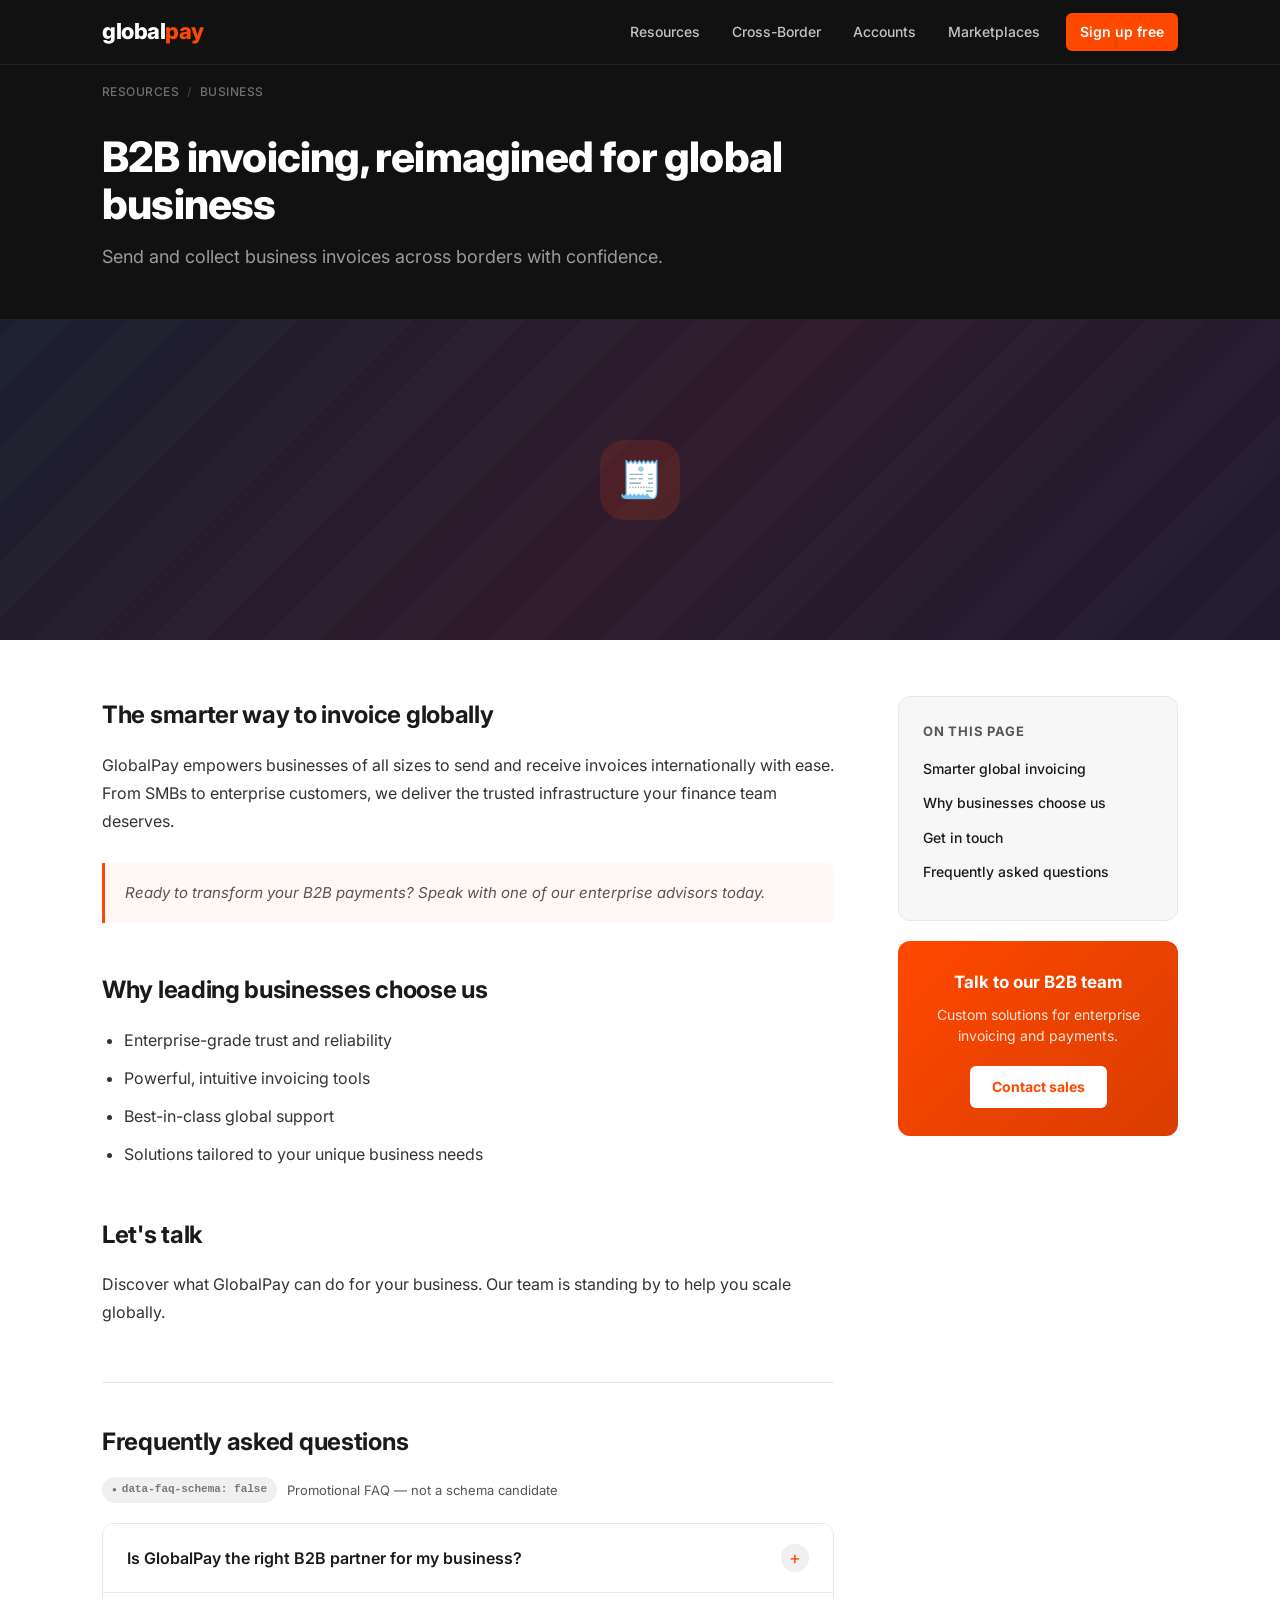
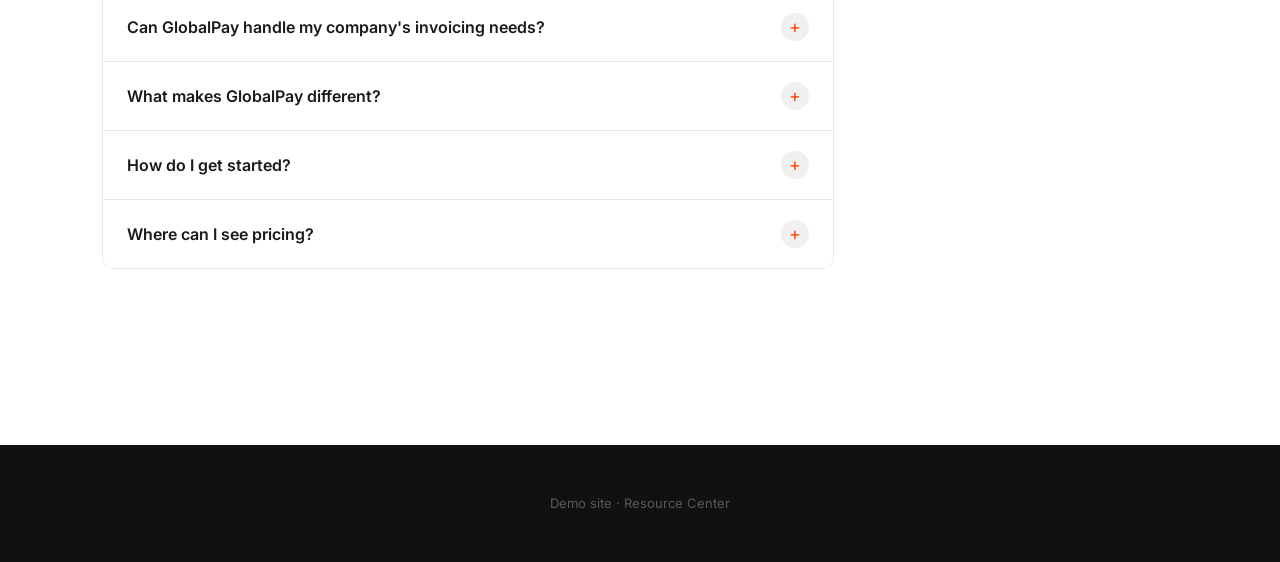
==== b2b-invoicing.html @ a1d9c3b7 "initial faq schema demo site" ====
<!DOCTYPE html>
<html lang="en">
<head>
  <meta charset="UTF-8">
  <meta name="viewport" content="width=device-width, initial-scale=1.0">
  <title>B2B Invoicing Across Borders | GlobalPay</title>
  <meta name="description" content="Send and collect international business invoices with GlobalPay.">
  <link rel="stylesheet" href="styles.css">
</head>
<body>

  <header class="site-header">
    <div class="wrap">
      <a class="logo" href="index.html">global<span>pay</span></a>
      <nav>
        <a href="index.html">Resources</a>
        <a href="cross-border-payments.html">Cross-Border</a>
        <a href="multi-currency-accounts.html">Accounts</a>
        <a href="marketplace-payouts.html">Marketplaces</a>
        <a href="index.html" class="nav-cta">Sign up free</a>
      </nav>
    </div>
  </header>

  <div class="hero-article">
    <div class="inner">
      <div class="meta-bar">
        <a href="index.html">Resources</a>
        <span class="sep">/</span>
        <span>Business</span>
      </div>
      <div class="headline-block">
        <h1>B2B invoicing, reimagined for global business</h1>
        <p class="lede">Send and collect business invoices across borders with confidence.</p>
      </div>
    </div>
  </div>
  <div class="hero-image-strip" style="background: linear-gradient(135deg, #1a1f2e 0%, #2e1a2d 50%, #1f1a2e 100%);">
    <div class="topic-icon">🧾</div>
  </div>

  <div class="article-layout">
    <article class="article-body">

      <h2>The smarter way to invoice globally</h2>
      <p>GlobalPay empowers businesses of all sizes to send and receive invoices internationally with ease. From SMBs to enterprise customers, we deliver the trusted infrastructure your finance team deserves.</p>

      <div class="callout">
        Ready to transform your B2B payments? Speak with one of our enterprise advisors today.
      </div>

      <h2>Why leading businesses choose us</h2>
      <ul>
        <li>Enterprise-grade trust and reliability</li>
        <li>Powerful, intuitive invoicing tools</li>
        <li>Best-in-class global support</li>
        <li>Solutions tailored to your unique business needs</li>
      </ul>

      <h2>Let's talk</h2>
      <p>Discover what GlobalPay can do for your business. Our team is standing by to help you scale globally.</p>

      <section class="faq-section">
        <h2>Frequently asked questions</h2>
        <div class="faq-meta">
          <span class="schema-badge">data-faq-schema: false</span>
          <span>Promotional FAQ — not a schema candidate</span>
        </div>
        <div data-block="faq-accordion" data-faq-schema="false">
          <div data-faq-item>
            <button class="faq-q">Is GlobalPay the right B2B partner for my business?</button>
            <div class="faq-a">Absolutely. Whether you're an SMB or a growing enterprise, our solutions are designed with you in mind. Reach out to our team to discover the difference.</div>
          </div>
          <div data-faq-item>
            <button class="faq-q">Can GlobalPay handle my company's invoicing needs?</button>
            <div class="faq-a">We offer powerful, flexible tools for businesses of all sizes. Contact us to learn how we can tailor a solution for you.</div>
          </div>
          <div data-faq-item>
            <button class="faq-q">What makes GlobalPay different?</button>
            <div class="faq-a">Our combination of global reach, enterprise-grade infrastructure, and customer-first support is unmatched in the industry.</div>
          </div>
          <div data-faq-item>
            <button class="faq-q">How do I get started?</button>
            <div class="faq-a">Get in touch with our sales team — we'll guide you every step of the way.</div>
          </div>
          <div data-faq-item>
            <button class="faq-q">Where can I see pricing?</button>
            <div class="faq-a">Pricing is tailored to your business. Talk to sales for a custom quote.</div>
          </div>
        </div>
      </section>

    </article>

    <aside class="article-sidebar">
      <div class="sidebar-box">
        <h4>On this page</h4>
        <ul>
          <li><a href="#">Smarter global invoicing</a></li>
          <li><a href="#">Why businesses choose us</a></li>
          <li><a href="#">Get in touch</a></li>
          <li><a href="#">Frequently asked questions</a></li>
        </ul>
      </div>
      <div class="sidebar-cta">
        <h4>Talk to our B2B team</h4>
        <p>Custom solutions for enterprise invoicing and payments.</p>
        <a href="#" class="btn-white">Contact sales</a>
      </div>
    </aside>
  </div>

  <footer class="site-footer">
    Demo site · Resource Center
  </footer>

  <script src="faq.js"></script>
</body>
</html>
---- styles.css ----
@import url('https://fonts.googleapis.com/css2?family=Inter:wght@400;500;600;700;800&display=swap');

:root {
  --orange: #ff4800;
  --orange-dark: #d93d00;
  --nav-bg: #111111;
  --ink: #1a1a1a;
  --ink-muted: #555;
  --line: #e8e8e8;
  --bg: #ffffff;
  --bg-soft: #f7f7f7;
  --radius-sm: 6px;
  --radius: 12px;
  --max: 1140px;
  --content: 760px;
}

*, *::before, *::after { box-sizing: border-box; }

body {
  margin: 0;
  font-family: 'Inter', -apple-system, BlinkMacSystemFont, 'Segoe UI', sans-serif;
  color: var(--ink);
  background: var(--bg);
  line-height: 1.6;
  font-size: 16px;
  -webkit-font-smoothing: antialiased;
}

a { color: var(--orange); text-decoration: none; }
a:hover { text-decoration: underline; }

/* ─── NAV ─── */
.site-header {
  background: var(--nav-bg);
  position: sticky;
  top: 0;
  z-index: 100;
  box-shadow: 0 1px 0 rgba(255,255,255,0.06);
}

.site-header .wrap {
  max-width: var(--max);
  margin: 0 auto;
  padding: 0 32px;
  height: 64px;
  display: flex;
  align-items: center;
  justify-content: space-between;
}

.logo {
  font-weight: 800;
  font-size: 22px;
  letter-spacing: -0.5px;
  color: #fff;
  text-decoration: none;
}

.logo span { color: var(--orange); }

.site-header nav { display: flex; align-items: center; gap: 4px; }

.site-header nav a {
  color: rgba(255,255,255,0.75);
  font-size: 14px;
  font-weight: 500;
  padding: 8px 14px;
  border-radius: var(--radius-sm);
  transition: background 0.15s, color 0.15s;
  text-decoration: none;
}

.site-header nav a:hover {
  background: rgba(255,255,255,0.08);
  color: #fff;
}

.site-header nav a.active {
  color: #fff;
}

.nav-cta {
  background: var(--orange) !important;
  color: #fff !important;
  margin-left: 8px;
  font-weight: 600 !important;
}

.nav-cta:hover {
  background: var(--orange-dark) !important;
}

/* ─── HERO — HUB PAGE ─── */
.hero-hub {
  background: linear-gradient(135deg, #111 0%, #1e1e2e 100%);
  padding: 72px 32px 64px;
  position: relative;
  overflow: hidden;
}

.hero-hub::after {
  content: '';
  position: absolute;
  right: -80px;
  top: -80px;
  width: 520px;
  height: 520px;
  background: radial-gradient(circle, rgba(255,72,0,0.18) 0%, transparent 70%);
  pointer-events: none;
}

.hero-hub .inner {
  max-width: var(--max);
  margin: 0 auto;
  position: relative;
  z-index: 1;
}

.hero-hub .crumb {
  font-size: 13px;
  font-weight: 500;
  color: rgba(255,255,255,0.45);
  margin-bottom: 20px;
  letter-spacing: 0.03em;
  text-transform: uppercase;
}

.hero-hub h1 {
  font-size: 48px;
  font-weight: 800;
  line-height: 1.1;
  letter-spacing: -1px;
  color: #fff;
  margin: 0 0 20px;
  max-width: 740px;
}

.hero-hub p.lede {
  font-size: 18px;
  color: rgba(255,255,255,0.6);
  max-width: 620px;
  margin: 0;
  line-height: 1.55;
}

/* ─── HERO — ARTICLE PAGES ─── */
.hero-article {
  background: var(--nav-bg);
  border-bottom: 1px solid rgba(255,255,255,0.06);
}

.hero-article .inner {
  max-width: var(--max);
  margin: 0 auto;
  padding: 0 32px;
}

.hero-article .meta-bar {
  display: flex;
  align-items: center;
  gap: 8px;
  padding: 18px 0 0;
  font-size: 12px;
  font-weight: 500;
  color: rgba(255,255,255,0.4);
  text-transform: uppercase;
  letter-spacing: 0.04em;
}

.hero-article .meta-bar a {
  color: rgba(255,255,255,0.4);
  text-decoration: none;
}

.hero-article .meta-bar a:hover { color: rgba(255,255,255,0.7); }

.hero-article .meta-bar .sep { color: rgba(255,255,255,0.2); }

.hero-article .headline-block {
  padding: 32px 0 48px;
  max-width: 860px;
}

.hero-article h1 {
  font-size: 42px;
  font-weight: 800;
  letter-spacing: -0.8px;
  line-height: 1.12;
  color: #fff;
  margin: 0 0 16px;
}

.hero-article p.lede {
  font-size: 18px;
  color: rgba(255,255,255,0.58);
  margin: 0;
  line-height: 1.55;
  max-width: 680px;
}

/* Hero image strip */
.hero-image-strip {
  height: 320px;
  background: linear-gradient(135deg, #1e2a45 0%, #2d1f3d 50%, #1a1f2e 100%);
  position: relative;
  overflow: hidden;
}

.hero-image-strip::before {
  content: '';
  position: absolute;
  inset: 0;
  background:
    repeating-linear-gradient(
      -45deg,
      transparent,
      transparent 40px,
      rgba(255,255,255,0.015) 40px,
      rgba(255,255,255,0.015) 80px
    );
}

.hero-image-strip .topic-icon {
  position: absolute;
  left: 50%;
  top: 50%;
  transform: translate(-50%, -50%);
  width: 80px;
  height: 80px;
  background: rgba(255,72,0,0.15);
  border-radius: 24px;
  display: flex;
  align-items: center;
  justify-content: center;
  font-size: 36px;
}

/* ─── TOPIC GRID ─── */
.topics-section {
  max-width: var(--max);
  margin: 0 auto;
  padding: 64px 32px 80px;
}

.section-label {
  font-size: 11px;
  font-weight: 700;
  letter-spacing: 0.1em;
  text-transform: uppercase;
  color: var(--orange);
  margin-bottom: 16px;
}

.topics-section h2 {
  font-size: 30px;
  font-weight: 800;
  letter-spacing: -0.5px;
  margin: 0 0 32px;
}

.topic-grid {
  display: grid;
  grid-template-columns: repeat(3, 1fr);
  gap: 20px;
}

.topic-card {
  background: var(--bg);
  border: 1px solid var(--line);
  border-radius: var(--radius);
  overflow: hidden;
  transition: transform 0.18s, box-shadow 0.18s;
  text-decoration: none;
  display: block;
  color: inherit;
}

.topic-card:hover {
  transform: translateY(-4px);
  box-shadow: 0 12px 32px rgba(0,0,0,0.1);
  text-decoration: none;
}

.card-thumb {
  height: 140px;
  background: linear-gradient(135deg, #1e2a45 0%, #2d1f3d 100%);
  display: flex;
  align-items: center;
  justify-content: center;
  font-size: 40px;
  position: relative;
  overflow: hidden;
}

.card-thumb::after {
  content: '';
  position: absolute;
  inset: 0;
  background: repeating-linear-gradient(
    -45deg,
    transparent, transparent 20px,
    rgba(255,255,255,0.02) 20px, rgba(255,255,255,0.02) 40px
  );
}

.card-body {
  padding: 20px 20px 24px;
}

.card-tag {
  font-size: 11px;
  font-weight: 700;
  letter-spacing: 0.08em;
  text-transform: uppercase;
  color: var(--orange);
  margin-bottom: 8px;
}

.card-body h3 {
  font-size: 17px;
  font-weight: 700;
  margin: 0 0 8px;
  line-height: 1.35;
  color: var(--ink);
}

.card-body p {
  margin: 0;
  font-size: 14px;
  color: var(--ink-muted);
  line-height: 1.5;
}

.card-arrow {
  display: flex;
  align-items: center;
  gap: 6px;
  margin-top: 16px;
  font-size: 13px;
  font-weight: 600;
  color: var(--orange);
}

/* ─── ARTICLE BODY ─── */
.article-layout {
  max-width: var(--max);
  margin: 0 auto;
  padding: 56px 32px 96px;
  display: grid;
  grid-template-columns: 1fr 280px;
  gap: 64px;
  align-items: start;
}

.article-body h2 {
  font-size: 24px;
  font-weight: 700;
  letter-spacing: -0.3px;
  margin: 48px 0 16px;
}

.article-body h2:first-child { margin-top: 0; }

.article-body p {
  font-size: 16px;
  line-height: 1.75;
  color: #333;
  margin: 0 0 20px;
}

.article-body ul {
  padding-left: 22px;
  margin: 0 0 20px;
}

.article-body li {
  font-size: 16px;
  line-height: 1.75;
  color: #333;
  margin-bottom: 10px;
}

.callout {
  background: #fff8f5;
  border-left: 3px solid var(--orange);
  border-radius: 0 var(--radius-sm) var(--radius-sm) 0;
  padding: 18px 20px;
  margin: 28px 0;
  font-size: 15px;
  font-style: italic;
  color: #555;
  line-height: 1.65;
}

/* ─── SIDEBAR ─── */
.article-sidebar {
  position: sticky;
  top: 88px;
}

.sidebar-box {
  background: var(--bg-soft);
  border: 1px solid var(--line);
  border-radius: var(--radius);
  padding: 24px;
  margin-bottom: 20px;
}

.sidebar-box h4 {
  font-size: 13px;
  font-weight: 700;
  letter-spacing: 0.06em;
  text-transform: uppercase;
  color: var(--ink-muted);
  margin: 0 0 16px;
}

.sidebar-box ul {
  list-style: none;
  padding: 0;
  margin: 0;
}

.sidebar-box ul li {
  margin-bottom: 12px;
  font-size: 14px;
}

.sidebar-box ul li a {
  color: var(--ink);
  font-weight: 500;
  text-decoration: none;
  line-height: 1.45;
}

.sidebar-box ul li a:hover { color: var(--orange); }

.sidebar-cta {
  background: linear-gradient(135deg, var(--orange) 0%, var(--orange-dark) 100%);
  border-radius: var(--radius);
  padding: 28px 24px;
  color: #fff;
  text-align: center;
}

.sidebar-cta h4 {
  font-size: 17px;
  font-weight: 700;
  margin: 0 0 8px;
}

.sidebar-cta p {
  font-size: 14px;
  margin: 0 0 20px;
  opacity: 0.85;
  line-height: 1.5;
}

.btn-white {
  display: inline-block;
  background: #fff;
  color: var(--orange);
  font-size: 14px;
  font-weight: 700;
  padding: 10px 22px;
  border-radius: 6px;
  text-decoration: none;
  transition: opacity 0.15s;
}

.btn-white:hover { opacity: 0.88; text-decoration: none; }

/* ─── FAQ ─── */
.faq-section {
  margin-top: 56px;
  padding-top: 40px;
  border-top: 1px solid var(--line);
}

.faq-section > h2 {
  margin-top: 0 !important;
}

.faq-meta {
  display: flex;
  align-items: center;
  gap: 10px;
  margin-bottom: 20px;
  font-size: 13px;
  color: var(--ink-muted);
}

[data-block="faq-accordion"] {
  border-radius: var(--radius);
  overflow: hidden;
  border: 1px solid var(--line);
}

[data-faq-item] {
  border-bottom: 1px solid var(--line);
}

[data-faq-item]:last-child { border-bottom: none; }

[data-faq-item] > button.faq-q {
  width: 100%;
  text-align: left;
  background: #fff;
  border: none;
  padding: 20px 24px;
  font-size: 16px;
  font-weight: 600;
  color: var(--ink);
  cursor: pointer;
  display: flex;
  justify-content: space-between;
  align-items: center;
  gap: 16px;
  font-family: inherit;
  line-height: 1.4;
  transition: background 0.12s;
}

[data-faq-item] > button.faq-q:hover { background: var(--bg-soft); }

[data-faq-item] > button.faq-q .faq-icon {
  flex-shrink: 0;
  width: 28px;
  height: 28px;
  border-radius: 50%;
  background: #f0f0f0;
  display: flex;
  align-items: center;
  justify-content: center;
  font-size: 18px;
  font-weight: 400;
  color: var(--orange);
  transition: background 0.15s, color 0.15s;
  line-height: 1;
}

[data-faq-item].is-open > button.faq-q { background: var(--bg-soft); }
[data-faq-item].is-open > button.faq-q .faq-icon {
  background: var(--orange);
  color: #fff;
}

[data-faq-item] > .faq-a {
  padding: 0 24px;
  max-height: 0;
  overflow: hidden;
  transition: max-height 0.25s ease, padding 0.25s ease;
  font-size: 15px;
  line-height: 1.7;
  color: #555;
}

[data-faq-item].is-open > .faq-a {
  padding: 4px 24px 24px;
  max-height: 600px;
}

/* ─── SCHEMA BADGE ─── */
.schema-badge {
  display: inline-flex;
  align-items: center;
  gap: 5px;
  font-size: 11px;
  font-family: ui-monospace, SFMono-Regular, Menlo, monospace;
  padding: 4px 10px;
  border-radius: 20px;
  font-weight: 600;
  background: #f0f0f0;
  color: #777;
}

.schema-badge.on {
  background: #e6f4ee;
  color: #1a7a45;
}

.schema-badge::before {
  content: '●';
  font-size: 8px;
}

.schema-badge.on::before { color: #1a7a45; }

/* ─── FOOTER ─── */
.site-footer {
  background: var(--nav-bg);
  padding: 48px 32px;
  text-align: center;
  font-size: 13px;
  color: rgba(255,255,255,0.3);
  margin-top: 80px;
}

.site-footer a { color: rgba(255,255,255,0.4); }

/* ─── RESPONSIVE ─── */
@media (max-width: 900px) {
  .topic-grid { grid-template-columns: 1fr 1fr; }
  .article-layout { grid-template-columns: 1fr; }
  .article-sidebar { display: none; }
  .hero-hub h1 { font-size: 34px; }
  .hero-article h1 { font-size: 30px; }
}

@media (max-width: 600px) {
  .topic-grid { grid-template-columns: 1fr; }
  .hero-hub h1 { font-size: 26px; }
  .site-header .wrap { padding: 0 16px; }
  .hero-hub { padding: 48px 16px 40px; }
}
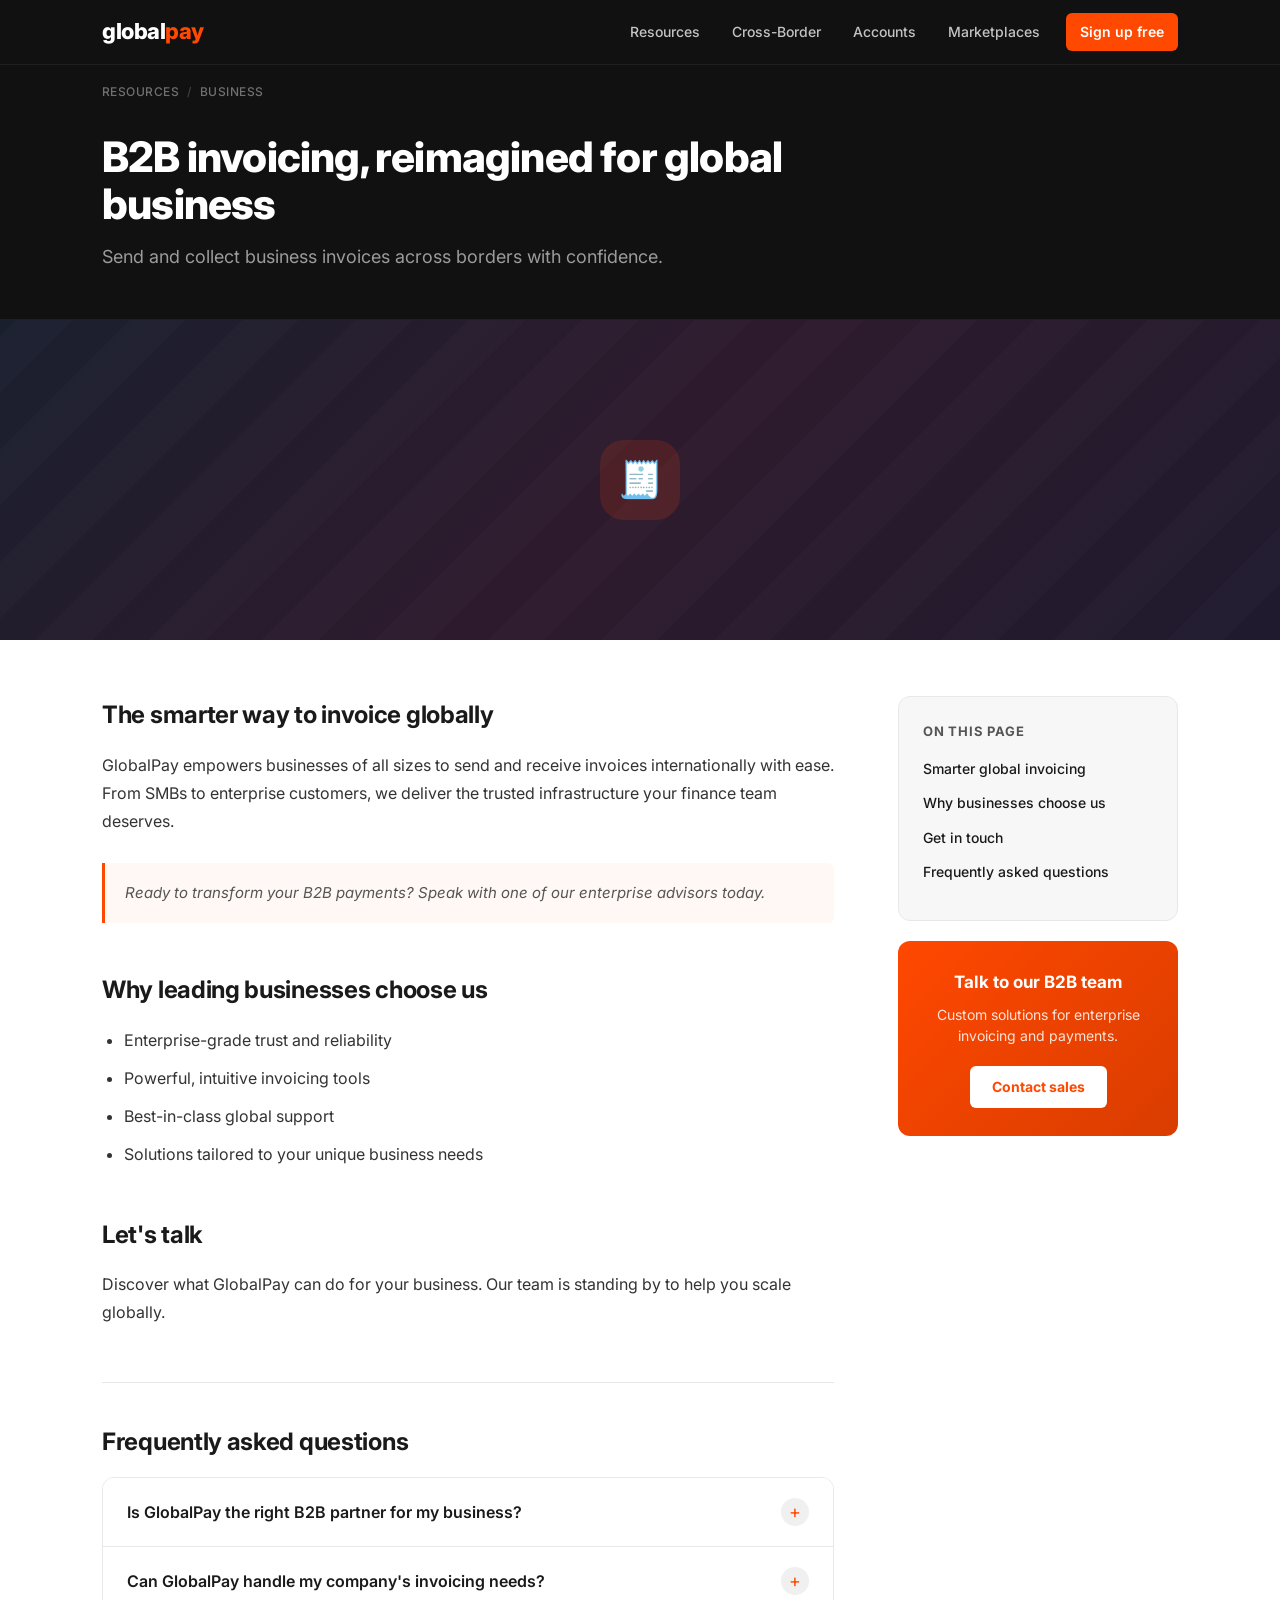
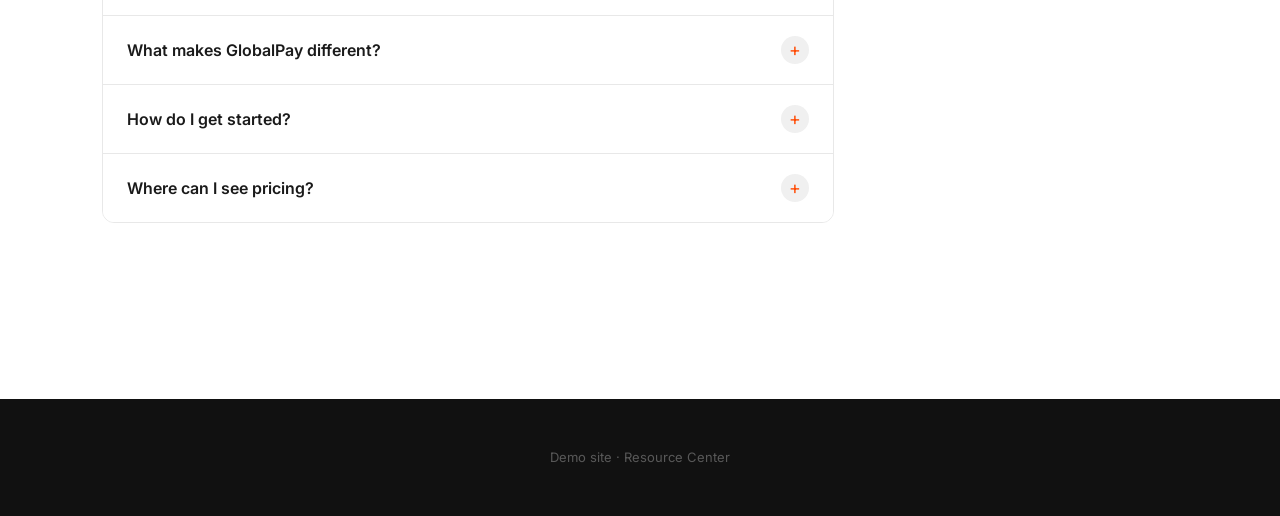
==== commit f4b27980: "remove faq-meta badge labels" ====
--- a/b2b-invoicing.html
+++ b/b2b-invoicing.html
@@ -62,10 +62,6 @@
 
       <section class="faq-section">
         <h2>Frequently asked questions</h2>
-        <div class="faq-meta">
-          <span class="schema-badge">data-faq-schema: false</span>
-          <span>Promotional FAQ — not a schema candidate</span>
-        </div>
         <div data-block="faq-accordion" data-faq-schema="false">
           <div data-faq-item>
             <button class="faq-q">Is GlobalPay the right B2B partner for my business?</button>
